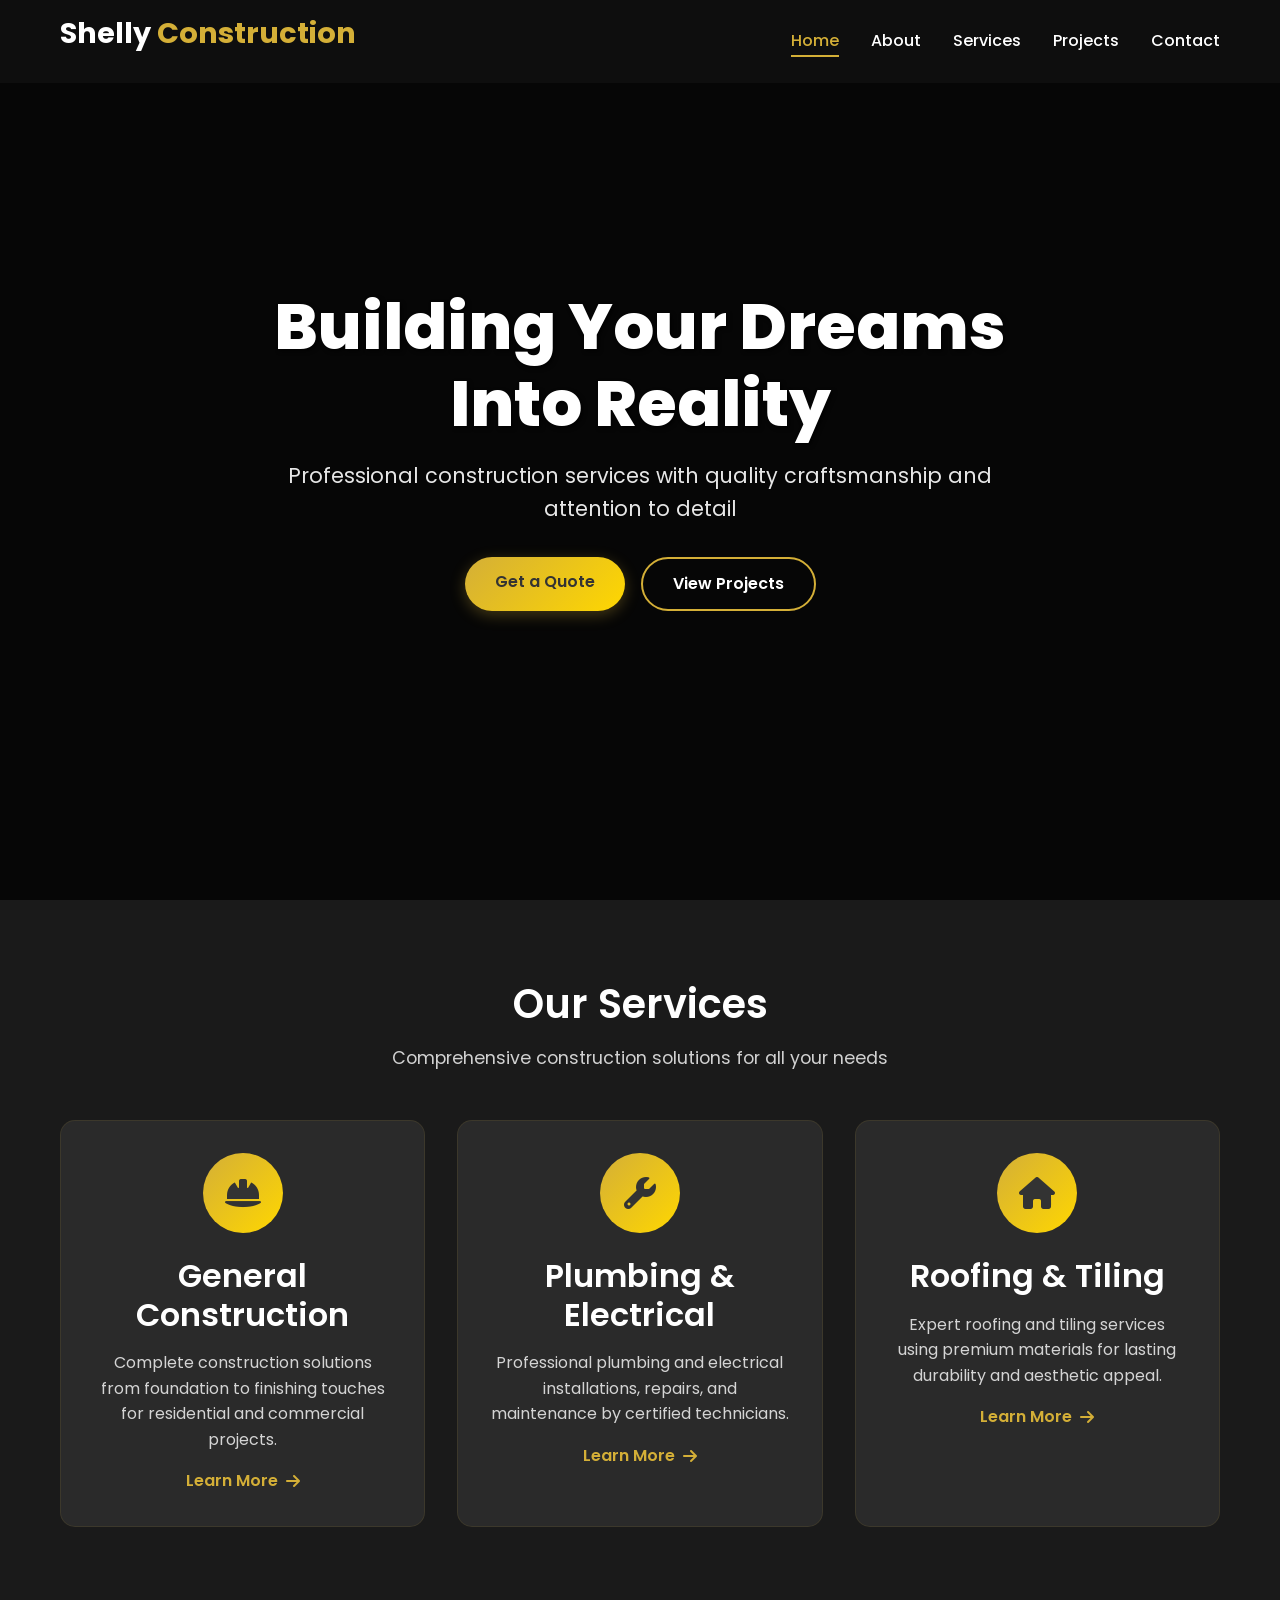
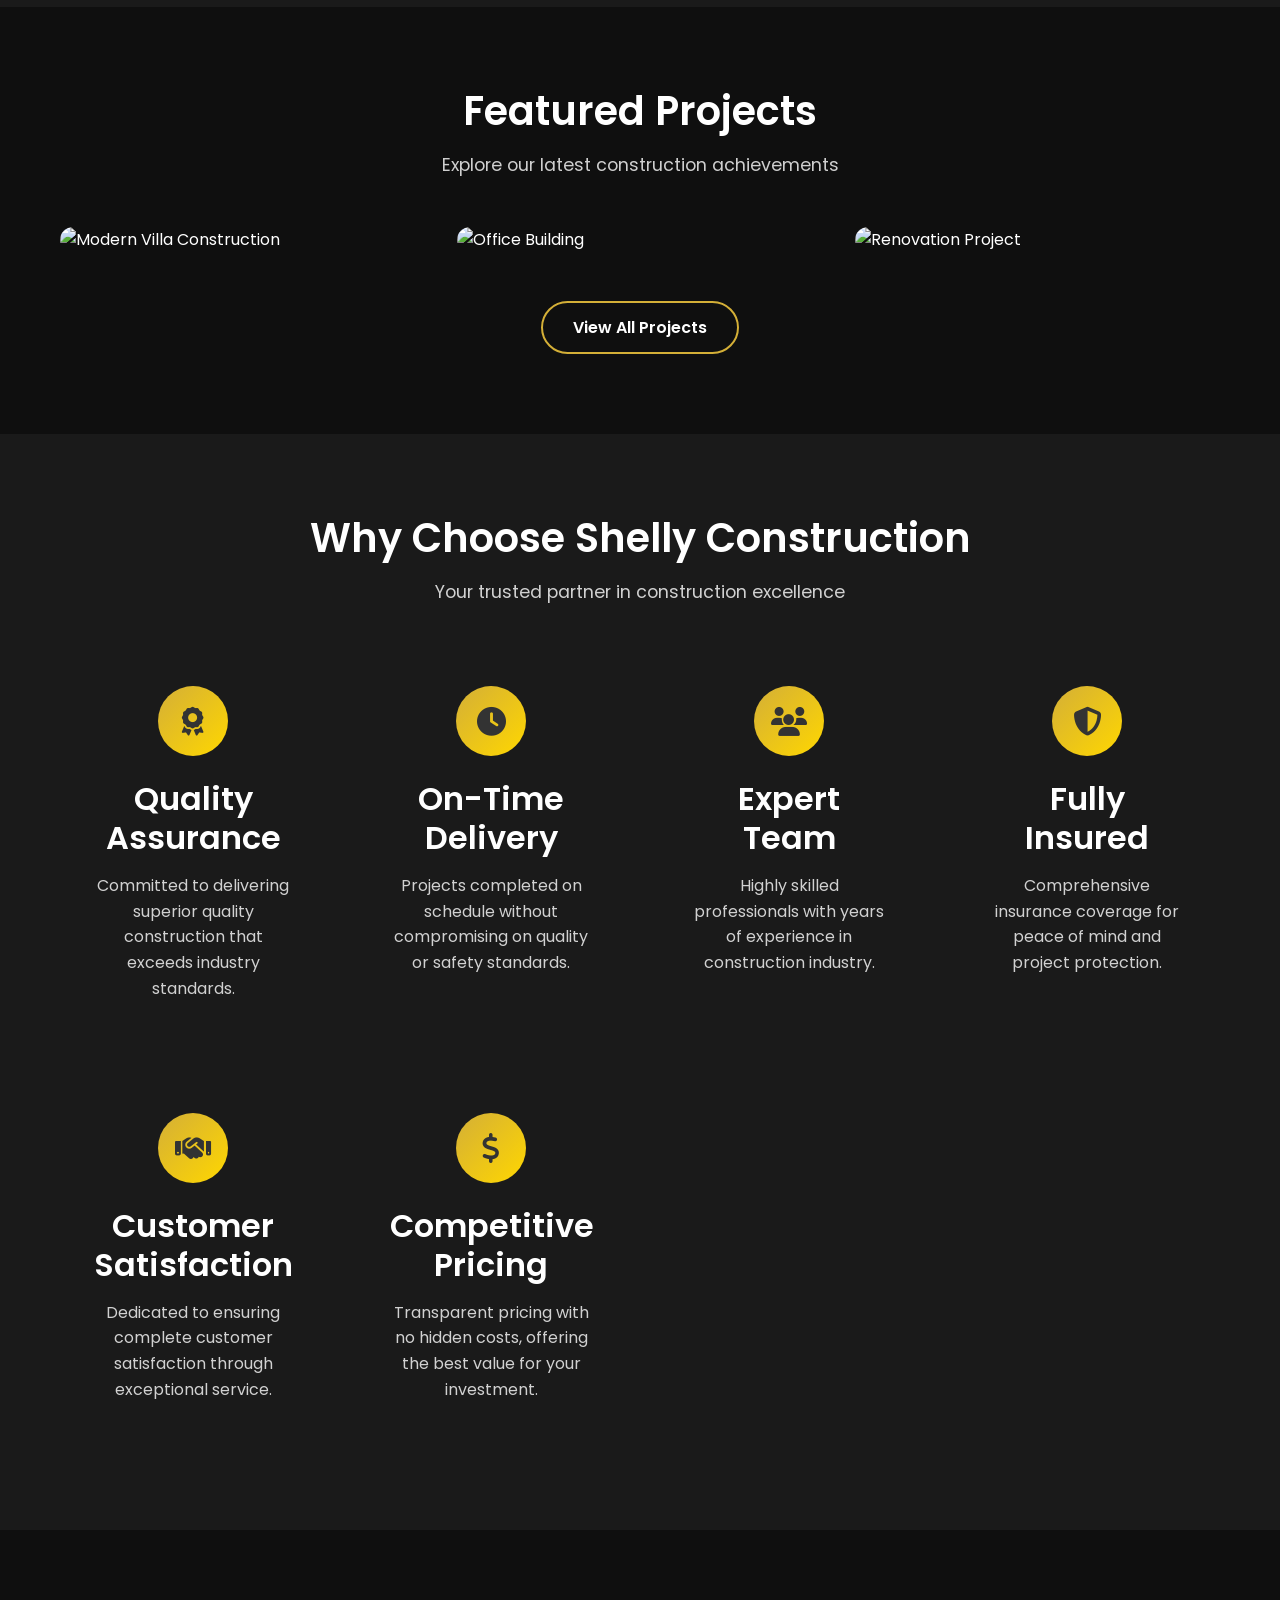
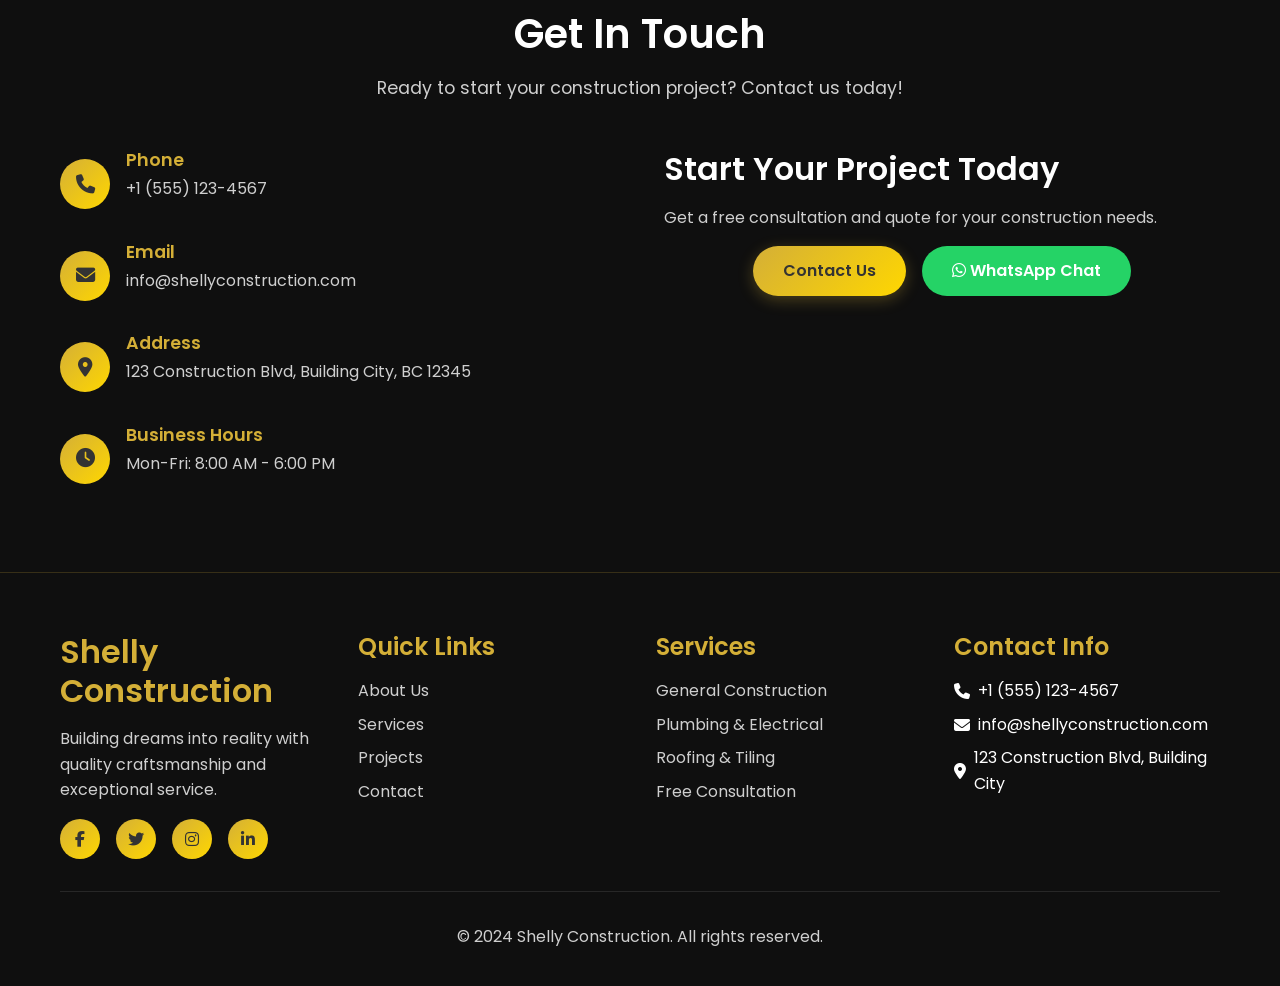
==== index.html @ 9eaf239a "Add files via upload" ====
<!DOCTYPE html>
<html lang="en">
<head>
    <meta charset="UTF-8">
    <meta name="viewport" content="width=device-width, initial-scale=1.0">
    <title>Shelly Construction - Building Your Dreams Into Reality</title>
    <meta name="description" content="Professional construction company offering general construction, plumbing, electrical, roofing, and tiling services.">
    
    <!-- Fonts -->
    <link rel="preconnect" href="https://fonts.googleapis.com">
    <link rel="preconnect" href="https://fonts.gstatic.com" crossorigin>
    <link href="https://fonts.googleapis.com/css2?family=Poppins:wght@300;400;500;600;700;800&display=swap" rel="stylesheet">
    <link rel="stylesheet" href="https://cdnjs.cloudflare.com/ajax/libs/font-awesome/6.4.0/css/all.min.css">
    
    <!-- CSS -->
    <link rel="stylesheet" href="assets/css/style.css">
</head>
<body>
    <!-- Navigation -->
    <nav class="navbar">
        <div class="nav-container">
            <div class="nav-logo">
                <h2>Shelly <span>Construction</span></h2>
            </div>
            <ul class="nav-menu">
                <li class="nav-item">
                    <a href="index.html" class="nav-link active">Home</a>
                </li>
                <li class="nav-item">
                    <a href="about.html" class="nav-link">About</a>
                </li>
                <li class="nav-item">
                    <a href="services.html" class="nav-link">Services</a>
                </li>
                <li class="nav-item">
                    <a href="projects.html" class="nav-link">Projects</a>
                </li>
                <li class="nav-item">
                    <a href="contact.html" class="nav-link">Contact</a>
                </li>
            </ul>
            <div class="hamburger">
                <span class="bar"></span>
                <span class="bar"></span>
                <span class="bar"></span>
            </div>
        </div>
    </nav>

    <!-- Hero Section -->
    <section class="hero">
        <div class="hero-overlay"></div>
        <div class="hero-content">
            <h1 class="hero-title">Building Your Dreams Into Reality</h1>
            <p class="hero-subtitle">Professional construction services with quality craftsmanship and attention to detail</p>
            <div class="hero-buttons">
                <a href="contact.html" class="btn btn-primary">Get a Quote</a>
                <a href="projects.html" class="btn btn-secondary">View Projects</a>
            </div>
        </div>
    </section>

    <!-- Services Section -->
    <section class="services" id="services">
        <div class="container">
            <div class="section-header">
                <h2>Our Services</h2>
                <p>Comprehensive construction solutions for all your needs</p>
            </div>
            <div class="services-grid">
                <div class="service-card">
                    <div class="service-icon">
                        <i class="fas fa-hard-hat"></i>
                    </div>
                    <h3>General Construction</h3>
                    <p>Complete construction solutions from foundation to finishing touches for residential and commercial projects.</p>
                    <a href="services.html" class="service-link">Learn More <i class="fas fa-arrow-right"></i></a>
                </div>
                <div class="service-card">
                    <div class="service-icon">
                        <i class="fas fa-wrench"></i>
                    </div>
                    <h3>Plumbing & Electrical</h3>
                    <p>Professional plumbing and electrical installations, repairs, and maintenance by certified technicians.</p>
                    <a href="services.html" class="service-link">Learn More <i class="fas fa-arrow-right"></i></a>
                </div>
                <div class="service-card">
                    <div class="service-icon">
                        <i class="fas fa-home"></i>
                    </div>
                    <h3>Roofing & Tiling</h3>
                    <p>Expert roofing and tiling services using premium materials for lasting durability and aesthetic appeal.</p>
                    <a href="services.html" class="service-link">Learn More <i class="fas fa-arrow-right"></i></a>
                </div>
            </div>
        </div>
    </section>

    <!-- Featured Projects -->
    <section class="featured-projects">
        <div class="container">
            <div class="section-header">
                <h2>Featured Projects</h2>
                <p>Explore our latest construction achievements</p>
            </div>
            <div class="projects-grid">
                <div class="project-card">
                    <div class="project-image">
                        <img src="https://images.unsplash.com/photo-1560448204-e02f11c3d0e7?ixlib=rb-4.0.3&ixid=M3wxMjA3fDB8MHxwaG90by1wYWdlfHx8fGVufDB8fHx8fA%3D%3D&auto=format&fit=crop&w=1170&q=80" alt="Modern Villa Construction">
                        <div class="project-overlay">
                            <h3>Modern Villa</h3>
                            <p>Luxury residential construction</p>
                        </div>
                    </div>
                </div>
                <div class="project-card">
                    <div class="project-image">
                        <img src="https://images.unsplash.com/photo-1486406146926-c627a92ad1ab?ixlib=rb-4.0.3&ixid=M3wxMjA3fDB8MHxwaG90by1wYWdlfHx8fGVufDB8fHx8fA%3D%3D&auto=format&fit=crop&w=1170&q=80" alt="Office Building">
                        <div class="project-overlay">
                            <h3>Office Complex</h3>
                            <p>Commercial construction project</p>
                        </div>
                    </div>
                </div>
                <div class="project-card">
                    <div class="project-image">
                        <img src="https://images.unsplash.com/photo-1512917774080-9991f1c4c750?ixlib=rb-4.0.3&ixid=M3wxMjA3fDB8MHxwaG90by1wYWdlfHx8fGVufDB8fHx8fA%3D%3D&auto=format&fit=crop&w=1170&q=80" alt="Renovation Project">
                        <div class="project-overlay">
                            <h3>Home Renovation</h3>
                            <p>Complete remodeling services</p>
                        </div>
                    </div>
                </div>
            </div>
            <div class="text-center">
                <a href="projects.html" class="btn btn-secondary">View All Projects</a>
            </div>
        </div>
    </section>

    <!-- Why Choose Us -->
    <section class="why-choose-us">
        <div class="container">
            <div class="section-header">
                <h2>Why Choose Shelly Construction</h2>
                <p>Your trusted partner in construction excellence</p>
            </div>
            <div class="features-grid">
                <div class="feature-item">
                    <div class="feature-icon">
                        <i class="fas fa-award"></i>
                    </div>
                    <h3>Quality Assurance</h3>
                    <p>Committed to delivering superior quality construction that exceeds industry standards.</p>
                </div>
                <div class="feature-item">
                    <div class="feature-icon">
                        <i class="fas fa-clock"></i>
                    </div>
                    <h3>On-Time Delivery</h3>
                    <p>Projects completed on schedule without compromising on quality or safety standards.</p>
                </div>
                <div class="feature-item">
                    <div class="feature-icon">
                        <i class="fas fa-users"></i>
                    </div>
                    <h3>Expert Team</h3>
                    <p>Highly skilled professionals with years of experience in construction industry.</p>
                </div>
                <div class="feature-item">
                    <div class="feature-icon">
                        <i class="fas fa-shield-alt"></i>
                    </div>
                    <h3>Fully Insured</h3>
                    <p>Comprehensive insurance coverage for peace of mind and project protection.</p>
                </div>
                <div class="feature-item">
                    <div class="feature-icon">
                        <i class="fas fa-handshake"></i>
                    </div>
                    <h3>Customer Satisfaction</h3>
                    <p>Dedicated to ensuring complete customer satisfaction through exceptional service.</p>
                </div>
                <div class="feature-item">
                    <div class="feature-icon">
                        <i class="fas fa-dollar-sign"></i>
                    </div>
                    <h3>Competitive Pricing</h3>
                    <p>Transparent pricing with no hidden costs, offering the best value for your investment.</p>
                </div>
            </div>
        </div>
    </section>

    <!-- Contact Section -->
    <section class="contact-section">
        <div class="container">
            <div class="section-header">
                <h2>Get In Touch</h2>
                <p>Ready to start your construction project? Contact us today!</p>
            </div>
            <div class="contact-content">
                <div class="contact-info">
                    <div class="contact-item">
                        <i class="fas fa-phone"></i>
                        <div>
                            <h3>Phone</h3>
                            <p>+1 (555) 123-4567</p>
                        </div>
                    </div>
                    <div class="contact-item">
                        <i class="fas fa-envelope"></i>
                        <div>
                            <h3>Email</h3>
                            <p>info@shellyconstruction.com</p>
                        </div>
                    </div>
                    <div class="contact-item">
                        <i class="fas fa-map-marker-alt"></i>
                        <div>
                            <h3>Address</h3>
                            <p>123 Construction Blvd, Building City, BC 12345</p>
                        </div>
                    </div>
                    <div class="contact-item">
                        <i class="fas fa-clock"></i>
                        <div>
                            <h3>Business Hours</h3>
                            <p>Mon-Fri: 8:00 AM - 6:00 PM</p>
                        </div>
                    </div>
                </div>
                <div class="contact-cta">
                    <h3>Start Your Project Today</h3>
                    <p>Get a free consultation and quote for your construction needs.</p>
                    <div class="cta-buttons">
                        <a href="contact.html" class="btn btn-primary">Contact Us</a>
                        <a href="https://wa.me/15551234567" target="_blank" class="btn btn-whatsapp">
                            <i class="fab fa-whatsapp"></i> WhatsApp Chat
                        </a>
                    </div>
                </div>
            </div>
        </div>
    </section>

    <!-- Footer -->
    <footer class="footer">
        <div class="container">
            <div class="footer-content">
                <div class="footer-section">
                    <h3>Shelly Construction</h3>
                    <p>Building dreams into reality with quality craftsmanship and exceptional service.</p>
                    <div class="social-links">
                        <a href="#" aria-label="Facebook"><i class="fab fa-facebook-f"></i></a>
                        <a href="#" aria-label="Twitter"><i class="fab fa-twitter"></i></a>
                        <a href="#" aria-label="Instagram"><i class="fab fa-instagram"></i></a>
                        <a href="#" aria-label="LinkedIn"><i class="fab fa-linkedin-in"></i></a>
                    </div>
                </div>
                <div class="footer-section">
                    <h4>Quick Links</h4>
                    <ul>
                        <li><a href="about.html">About Us</a></li>
                        <li><a href="services.html">Services</a></li>
                        <li><a href="projects.html">Projects</a></li>
                        <li><a href="contact.html">Contact</a></li>
                    </ul>
                </div>
                <div class="footer-section">
                    <h4>Services</h4>
                    <ul>
                        <li><a href="services.html">General Construction</a></li>
                        <li><a href="services.html">Plumbing & Electrical</a></li>
                        <li><a href="services.html">Roofing & Tiling</a></li>
                        <li><a href="contact.html">Free Consultation</a></li>
                    </ul>
                </div>
                <div class="footer-section">
                    <h4>Contact Info</h4>
                    <ul class="contact-info-list">
                        <li><i class="fas fa-phone"></i> +1 (555) 123-4567</li>
                        <li><i class="fas fa-envelope"></i> info@shellyconstruction.com</li>
                        <li><i class="fas fa-map-marker-alt"></i> 123 Construction Blvd, Building City</li>
                    </ul>
                </div>
            </div>
            <div class="footer-bottom">
                <p>&copy; 2024 Shelly Construction. All rights reserved.</p>
            </div>
        </div>
    </footer>

    <!-- JavaScript -->
    <script src="assets/js/main.js"></script>
</body>
</html>
---- assets/css/style.css ----
/* Reset and Base Styles */
* {
    margin: 0;
    padding: 0;
    box-sizing: border-box;
}

:root {
    --primary-color: #D4AF37; /* Gold */
    --secondary-color: #1a1a1a; /* Dark */
    --text-light: #ffffff;
    --text-dark: #333333;
    --bg-dark: #0f0f0f;
    --bg-medium: #1a1a1a;
    --bg-light: #2a2a2a;
    --accent: #FFD700;
    --gradient: linear-gradient(135deg, #D4AF37, #FFD700);
}

body {
    font-family: 'Poppins', sans-serif;
    line-height: 1.6;
    color: var(--text-light);
    background-color: var(--bg-dark);
    overflow-x: hidden;
}

.container {
    max-width: 1200px;
    margin: 0 auto;
    padding: 0 20px;
}

/* Typography */
h1, h2, h3, h4, h5, h6 {
    font-weight: 600;
    line-height: 1.2;
    margin-bottom: 1rem;
}

h1 { font-size: 3rem; }
h2 { font-size: 2.5rem; }
h3 { font-size: 2rem; }
h4 { font-size: 1.5rem; }

p {
    margin-bottom: 1rem;
    color: rgba(255, 255, 255, 0.8);
}

/* Navigation */
.navbar {
    position: fixed;
    top: 0;
    width: 100%;
    background: rgba(15, 15, 15, 0.95);
    backdrop-filter: blur(10px);
    z-index: 1000;
    padding: 1rem 0;
    transition: all 0.3s ease;
}

.nav-container {
    max-width: 1200px;
    margin: 0 auto;
    padding: 0 20px;
    display: flex;
    justify-content: space-between;
    align-items: center;
}

.nav-logo h2 {
    color: var(--text-light);
    font-size: 1.8rem;
    font-weight: 700;
}

.nav-logo span {
    color: var(--primary-color);
}

.nav-menu {
    display: flex;
    list-style: none;
    gap: 2rem;
}

.nav-link {
    color: var(--text-light);
    text-decoration: none;
    font-weight: 500;
    transition: color 0.3s ease;
    position: relative;
}

.nav-link:hover,
.nav-link.active {
    color: var(--primary-color);
}

.nav-link::after {
    content: '';
    position: absolute;
    bottom: -5px;
    left: 0;
    width: 0;
    height: 2px;
    background: var(--primary-color);
    transition: width 0.3s ease;
}

.nav-link:hover::after,
.nav-link.active::after {
    width: 100%;
}

.hamburger {
    display: none;
    flex-direction: column;
    cursor: pointer;
}

.bar {
    width: 25px;
    height: 3px;
    background: var(--text-light);
    margin: 3px 0;
    transition: 0.3s;
}

/* Buttons */
.btn {
    display: inline-block;
    padding: 12px 30px;
    border: none;
    border-radius: 50px;
    text-decoration: none;
    font-weight: 600;
    text-align: center;
    cursor: pointer;
    transition: all 0.3s ease;
    font-size: 1rem;
}

.btn-primary {
    background: var(--gradient);
    color: var(--text-dark);
    box-shadow: 0 4px 15px rgba(212, 175, 55, 0.3);
}

.btn-primary:hover {
    transform: translateY(-2px);
    box-shadow: 0 6px 20px rgba(212, 175, 55, 0.4);
}

.btn-secondary {
    background: transparent;
    color: var(--text-light);
    border: 2px solid var(--primary-color);
}

.btn-secondary:hover {
    background: var(--primary-color);
    color: var(--text-dark);
}

.btn-whatsapp {
    background: #25D366;
    color: white;
}

.btn-whatsapp:hover {
    background: #128C7E;
    transform: translateY(-2px);
}

.btn-outline {
    background: transparent;
    color: var(--primary-color);
    border: 2px solid var(--primary-color);
}

.btn-outline:hover {
    background: var(--primary-color);
    color: var(--text-dark);
}

/* Hero Section */
.hero {
    height: 100vh;
    background: linear-gradient(rgba(0, 0, 0, 0.6), rgba(0, 0, 0, 0.6)),
                url('https://images.unsplash.com/photo-1541888946425-d81bb19240f5?ixlib=rb-4.0.3&ixid=M3wxMjA3fDB8MHxwaG90by1wYWdlfHx8fGVufDB8fHx8fA%3D%3D&auto=format&fit=crop&w=1170&q=80') center/cover;
    display: flex;
    align-items: center;
    justify-content: center;
    text-align: center;
    position: relative;
}

.hero-content {
    max-width: 800px;
    z-index: 2;
}

.hero-title {
    font-size: 4rem;
    font-weight: 800;
    margin-bottom: 1rem;
    color: var(--text-light);
    text-shadow: 2px 2px 4px rgba(0, 0, 0, 0.8);
}

.hero-subtitle {
    font-size: 1.3rem;
    margin-bottom: 2rem;
    color: rgba(255, 255, 255, 0.9);
}

.hero-buttons {
    display: flex;
    gap: 1rem;
    justify-content: center;
    flex-wrap: wrap;
}

/* Page Header */
.page-header {
    padding: 120px 0 60px;
    text-align: center;
    background: linear-gradient(135deg, var(--bg-medium), var(--bg-light));
}

.page-header h1 {
    color: var(--text-light);
    margin-bottom: 1rem;
}

.page-header p {
    color: rgba(255, 255, 255, 0.8);
    font-size: 1.1rem;
}

/* Section Headers */
.section-header {
    text-align: center;
    margin-bottom: 3rem;
}

.section-header h2 {
    color: var(--text-light);
    font-size: 2.5rem;
    margin-bottom: 1rem;
}

.section-header p {
    color: rgba(255, 255, 255, 0.8);
    font-size: 1.1rem;
}

/* Services Section */
.services {
    padding: 80px 0;
    background: var(--bg-medium);
}

.services-grid {
    display: grid;
    grid-template-columns: repeat(auto-fit, minmax(300px, 1fr));
    gap: 2rem;
}

.service-card {
    background: var(--bg-light);
    padding: 2rem;
    border-radius: 15px;
    text-align: center;
    transition: all 0.3s ease;
    border: 1px solid rgba(212, 175, 55, 0.1);
}

.service-card:hover {
    transform: translateY(-10px);
    border-color: var(--primary-color);
    box-shadow: 0 10px 30px rgba(212, 175, 55, 0.2);
}

.service-icon {
    width: 80px;
    height: 80px;
    margin: 0 auto 1.5rem;
    background: var(--gradient);
    border-radius: 50%;
    display: flex;
    align-items: center;
    justify-content: center;
    font-size: 2rem;
    color: var(--text-dark);
}

.service-card h3 {
    color: var(--text-light);
    margin-bottom: 1rem;
}

.service-link {
    color: var(--primary-color);
    text-decoration: none;
    font-weight: 600;
    display: inline-flex;
    align-items: center;
    gap: 0.5rem;
    transition: gap 0.3s ease;
}

.service-link:hover {
    gap: 1rem;
}

/* Featured Projects */
.featured-projects {
    padding: 80px 0;
    background: var(--bg-dark);
}

.projects-grid {
    display: grid;
    grid-template-columns: repeat(auto-fit, minmax(350px, 1fr));
    gap: 2rem;
    margin-bottom: 3rem;
}

.project-card {
    border-radius: 15px;
    overflow: hidden;
    position: relative;
    height: 300px;
    cursor: pointer;
}

.project-image {
    width: 100%;
    height: 100%;
    position: relative;
}

.project-image img {
    width: 100%;
    height: 100%;
    object-fit: cover;
    transition: transform 0.3s ease;
}

.project-overlay {
    position: absolute;
    bottom: 0;
    left: 0;
    right: 0;
    background: linear-gradient(to top, rgba(0, 0, 0, 0.9), transparent);
    padding: 2rem;
    transform: translateY(100%);
    transition: transform 0.3s ease;
}

.project-card:hover .project-overlay {
    transform: translateY(0);
}

.project-card:hover .project-image img {
    transform: scale(1.1);
}

.project-overlay h3 {
    color: var(--primary-color);
    margin-bottom: 0.5rem;
}

/* Why Choose Us */
.why-choose-us {
    padding: 80px 0;
    background: var(--bg-medium);
}

.features-grid {
    display: grid;
    grid-template-columns: repeat(auto-fit, minmax(250px, 1fr));
    gap: 2rem;
}

.feature-item {
    text-align: center;
    padding: 2rem;
}

.feature-icon {
    width: 70px;
    height: 70px;
    margin: 0 auto 1.5rem;
    background: var(--gradient);
    border-radius: 50%;
    display: flex;
    align-items: center;
    justify-content: center;
    font-size: 1.8rem;
    color: var(--text-dark);
}

.feature-item h3 {
    color: var(--text-light);
    margin-bottom: 1rem;
}

/* Contact Section */
.contact-section {
    padding: 80px 0;
    background: var(--bg-dark);
}

.contact-content {
    display: grid;
    grid-template-columns: 1fr 1fr;
    gap: 3rem;
    align-items: start;
}

.contact-info {
    display: flex;
    flex-direction: column;
    gap: 1.5rem;
}

.contact-item {
    display: flex;
    align-items: center;
    gap: 1rem;
}

.contact-item i {
    width: 50px;
    height: 50px;
    background: var(--gradient);
    border-radius: 50%;
    display: flex;
    align-items: center;
    justify-content: center;
    color: var(--text-dark);
    font-size: 1.2rem;
}

.contact-item h3 {
    color: var(--primary-color);
    font-size: 1.1rem;
    margin-bottom: 0.3rem;
}

.contact-cta h3 {
    color: var(--text-light);
    margin-bottom: 1rem;
}

.cta-buttons {
    display: flex;
    gap: 1rem;
    flex-wrap: wrap;
}

/* Footer */
.footer {
    background: var(--bg-dark);
    padding: 60px 0 20px;
    border-top: 1px solid rgba(212, 175, 55, 0.2);
}

.footer-content {
    display: grid;
    grid-template-columns: repeat(auto-fit, minmax(250px, 1fr));
    gap: 2rem;
    margin-bottom: 2rem;
}

.footer-section h3,
.footer-section h4 {
    color: var(--primary-color);
    margin-bottom: 1rem;
}

.footer-section ul {
    list-style: none;
}

.footer-section ul li {
    margin-bottom: 0.5rem;
}

.footer-section a {
    color: rgba(255, 255, 255, 0.8);
    text-decoration: none;
    transition: color 0.3s ease;
}

.footer-section a:hover {
    color: var(--primary-color);
}

.social-links {
    display: flex;
    gap: 1rem;
    margin-top: 1rem;
}

.social-links a {
    width: 40px;
    height: 40px;
    background: var(--gradient);
    border-radius: 50%;
    display: flex;
    align-items: center;
    justify-content: center;
    color: var(--text-dark);
    transition: transform 0.3s ease;
}

.social-links a:hover {
    transform: translateY(-3px);
}

.contact-info-list li {
    display: flex;
    align-items: center;
    gap: 0.5rem;
}

.footer-bottom {
    text-align: center;
    padding-top: 2rem;
    border-top: 1px solid rgba(255, 255, 255, 0.1);
    color: rgba(255, 255, 255, 0.6);
}

/* About Page */
.about-content {
    padding: 80px 0;
    background: var(--bg-medium);
}

.about-grid {
    display: grid;
    grid-template-columns: 1fr 1fr;
    gap: 3rem;
    align-items: center;
}

.about-text h2 {
    color: var(--text-light);
    margin-bottom: 1.5rem;
}

.about-image img {
    width: 100%;
    border-radius: 15px;
    box-shadow: 0 10px 30px rgba(0, 0, 0, 0.3);
}

.mission-values {
    padding: 80px 0;
    background: var(--bg-dark);
}

.values-grid {
    display: grid;
    grid-template-columns: repeat(auto-fit, minmax(300px, 1fr));
    gap: 2rem;
}

.value-card {
    background: var(--bg-light);
    padding: 2rem;
    border-radius: 15px;
    text-align: center;
    border: 1px solid rgba(212, 175, 55, 0.1);
}

.value-icon {
    width: 70px;
    height: 70px;
    margin: 0 auto 1.5rem;
    background: var(--gradient);
    border-radius: 50%;
    display: flex;
    align-items: center;
    justify-content: center;
    font-size: 1.8rem;
    color: var(--text-dark);
}

.value-card h3 {
    color: var(--text-light);
    margin-bottom: 1rem;
}

.team-section {
    padding: 80px 0;
    background: var(--bg-medium);
}

.team-grid {
    display: grid;
    grid-template-columns: repeat(auto-fit, minmax(250px, 1fr));
    gap: 2rem;
}

.team-member {
    background: var(--bg-light);
    border-radius: 15px;
    overflow: hidden;
    text-align: center;
    transition: transform 0.3s ease;
}

.team-member:hover {
    transform: translateY(-5px);
}

.member-image {
    height: 250px;
    overflow: hidden;
}

.member-image img {
    width: 100%;
    height: 100%;
    object-fit: cover;
}

.team-member h3 {
    color: var(--text-light);
    margin: 1rem 0 0.5rem;
}

.position {
    color: var(--primary-color);
    font-weight: 600;
    margin-bottom: 1rem;
}

.stats-section {
    padding: 80px 0;
    background: var(--bg-dark);
}

.stats-grid {
    display: grid;
    grid-template-columns: repeat(auto-fit, minmax(200px, 1fr));
    gap: 2rem;
    text-align: center;
}

.stat-number {
    color: var(--primary-color);
    font-size: 3rem;
    font-weight: 800;
    margin-bottom: 0.5rem;
}

.stat-label {
    color: rgba(255, 255, 255, 0.8);
    font-size: 1.1rem;
}

/* Services Page */
.services-overview {
    padding: 60px 0;
    background: var(--bg-dark);
}

.intro-text {
    text-align: center;
    max-width: 800px;
    margin: 0 auto;
}

.intro-text h2 {
    color: var(--text-light);
    margin-bottom: 1.5rem;
}

.detailed-services {
    padding: 80px 0;
    background: var(--bg-medium);
}

.service-detail {
    margin-bottom: 4rem;
}

.service-detail-content {
    display: grid;
    grid-template-columns: 1fr 1fr;
    gap: 3rem;
    align-items: center;
}

.service-detail.reverse .service-detail-content {
    grid-template-columns: 1fr 1fr;
}

.service-detail.reverse .service-detail-text {
    order: 2;
}

.service-detail.reverse .service-detail-image {
    order: 1;
}

.service-detail-text h3 {
    color: var(--text-light);
    margin-bottom: 1rem;
}

.service-features {
    list-style: none;
    margin: 1.5rem 0;
}

.service-features li {
    display: flex;
    align-items: center;
    gap: 0.5rem;
    margin-bottom: 0.8rem;
    color: rgba(255, 255, 255, 0.8);
}

.service-features i {
    color: var(--primary-color);
}

.service-detail-image img {
    width: 100%;
    border-radius: 15px;
    box-shadow: 0 10px 30px rgba(0, 0, 0, 0.3);
}

.process-section {
    padding: 80px 0;
    background: var(--bg-dark);
}

.process-grid {
    display: grid;
    grid-template-columns: repeat(auto-fit, minmax(300px, 1fr));
    gap: 2rem;
}

.process-step {
    text-align: center;
    position: relative;
}

.step-number {
    width: 60px;
    height: 60px;
    margin: 0 auto 1.5rem;
    background: var(--gradient);
    border-radius: 50%;
    display: flex;
    align-items: center;
    justify-content: center;
    font-size: 1.5rem;
    font-weight: 700;
    color: var(--text-dark);
}

.process-step h3 {
    color: var(--text-light);
    margin-bottom: 1rem;
}

.why-choose-services {
    padding: 80px 0;
    background: var(--bg-medium);
}

.benefits-grid {
    display: grid;
    grid-template-columns: repeat(auto-fit, minmax(250px, 1fr));
    gap: 2rem;
}

.benefit-item {
    text-align: center;
    padding: 2rem;
}

.benefit-item i {
    font-size: 3rem;
    color: var(--primary-color);
    margin-bottom: 1rem;
}

.benefit-item h3 {
    color: var(--text-light);
    margin-bottom: 1rem;
}

/* Projects Page */
.filter-section {
    padding: 40px 0;
    background: var(--bg-dark);
}

.filter-buttons {
    display: flex;
    justify-content: center;
    gap: 1rem;
    flex-wrap: wrap;
}

.filter-btn {
    padding: 10px 25px;
    background: var(--bg-light);
    border: 1px solid rgba(212, 175, 55, 0.3);
    color: var(--text-light);
    border-radius: 25px;
    cursor: pointer;
    transition: all 0.3s ease;
    font-weight: 500;
}

.filter-btn:hover,
.filter-btn.active {
    background: var(--gradient);
    color: var(--text-dark);
    border-color: transparent;
}

.projects-gallery {
    padding: 60px 0;
    background: var(--bg-medium);
}

.projects-grid {
    display: grid;
    grid-template-columns: repeat(auto-fit, minmax(350px, 1fr));
    gap: 2rem;
}

.project-item {
    border-radius: 15px;
    overflow: hidden;
    position: relative;
    height: 350px;
}

.project-card {
    width: 100%;
    height: 100%;
    position: relative;
}

.project-image {
    width: 100%;
    height: 100%;
    position: relative;
}

.project-image img {
    width: 100%;
    height: 100%;
    object-fit: cover;
    transition: transform 0.3s ease;
}

.project-overlay {
    position: absolute;
    inset: 0;
    background: linear-gradient(to top, rgba(0, 0, 0, 0.9), rgba(0, 0, 0, 0.7));
    display: flex;
    align-items: center;
    justify-content: center;
    opacity: 0;
    transition: opacity 0.3s ease;
}

.project-item:hover .project-overlay {
    opacity: 1;
}

.project-item:hover .project-image img {
    transform: scale(1.1);
}

.project-info {
    text-align: center;
    padding: 2rem;
}

.project-info h3 {
    color: var(--primary-color);
    margin-bottom: 0.5rem;
}

.project-category {
    color: var(--text-light);
    font-weight: 600;
    margin-bottom: 1rem;
}

.project-description {
    color: rgba(255, 255, 255, 0.9);
    margin-bottom: 1.5rem;
}

.view-project {
    background: var(--gradient);
    color: var(--text-dark);
    border: none;
    padding: 10px 25px;
    border-radius: 25px;
    cursor: pointer;
    font-weight: 600;
    transition: transform 0.3s ease;
}

.view-project:hover {
    transform: translateY(-2px);
}

/* Modal */
.modal {
    display: none;
    position: fixed;
    z-index: 2000;
    left: 0;
    top: 0;
    width: 100%;
    height: 100%;
    background: rgba(0, 0, 0, 0.9);
    overflow: auto;
}

.modal-content {
    background: var(--bg-medium);
    margin: 5% auto;
    padding: 0;
    border-radius: 15px;
    width: 90%;
    max-width: 900px;
    position: relative;
}

.close-modal {
    position: absolute;
    right: 20px;
    top: 20px;
    color: var(--text-light);
    font-size: 2rem;
    font-weight: bold;
    cursor: pointer;
    z-index: 1;
}

.modal-body {
    display: grid;
    grid-template-columns: 1fr 1fr;
    gap: 2rem;
}

.modal-image img {
    width: 100%;
    height: 400px;
    object-fit: cover;
    border-radius: 15px 0 0 15px;
}

.modal-info {
    padding: 2rem;
}

.modal-info h2 {
    color: var(--primary-color);
    margin-bottom: 1rem;
}

.project-details {
    margin: 1.5rem 0;
}

.detail-item {
    display: flex;
    justify-content: space-between;
    margin-bottom: 1rem;
    padding-bottom: 1rem;
    border-bottom: 1px solid rgba(255, 255, 255, 0.1);
}

.modal-actions {
    display: flex;
    gap: 1rem;
    margin-top: 2rem;
}

/* Contact Page */
.contact-main {
    padding: 80px 0;
    background: var(--bg-medium);
}

.contact-grid {
    display: grid;
    grid-template-columns: 1fr 1fr;
    gap: 3rem;
}

.contact-form-section h2,
.contact-info-section h2 {
    color: var(--text-light);
    margin-bottom: 1rem;
}

.contact-form {
    background: var(--bg-light);
    padding: 2rem;
    border-radius: 15px;
    border: 1px solid rgba(212, 175, 55, 0.1);
}

.form-group {
    margin-bottom: 1.5rem;
}

.form-group label {
    display: block;
    margin-bottom: 0.5rem;
    color: var(--text-light);
    font-weight: 500;
}

.form-group input,
.form-group select,
.form-group textarea {
    width: 100%;
    padding: 12px;
    background: var(--bg-dark);
    border: 1px solid rgba(212, 175, 55, 0.2);
    border-radius: 8px;
    color: var(--text-light);
    font-family: inherit;
    transition: border-color 0.3s ease;
}

.form-group input:focus,
.form-group select:focus,
.form-group textarea:focus {
    outline: none;
    border-color: var(--primary-color);
}

.checkbox-group {
    display: flex;
    align-items: center;
    gap: 0.5rem;
}

.checkbox-group input[type="checkbox"] {
    width: auto;
}

.form-message {
    margin-top: 1rem;
    padding: 1rem;
    border-radius: 8px;
    display: none;
}

.form-message.success {
    background: rgba(76, 175, 80, 0.2);
    border: 1px solid #4CAF50;
    color: #4CAF50;
}

.form-message.error {
    background: rgba(244, 67, 54, 0.2);
    border: 1px solid #f44336;
    color: #f44336;
}

.contact-methods {
    display: flex;
    flex-direction: column;
    gap: 1.5rem;
    margin: 2rem 0;
}

.contact-method {
    display: flex;
    align-items: center;
    gap: 1rem;
    padding: 1.5rem;
    background: var(--bg-light);
    border-radius: 10px;
    border: 1px solid rgba(212, 175, 55, 0.1);
}

.contact-icon {
    width: 50px;
    height: 50px;
    background: var(--gradient);
    border-radius: 50%;
    display: flex;
    align-items: center;
    justify-content: center;
    color: var(--text-dark);
    font-size: 1.2rem;
}

.contact-details h3 {
    color: var(--primary-color);
    margin-bottom: 0.3rem;
}

.contact-details a {
    color: var(--text-light);
    text-decoration: none;
}

.contact-details a:hover {
    color: var(--primary-color);
}

.quick-actions {
    margin-top: 2rem;
}

.quick-actions h3 {
    color: var(--text-light);
    margin-bottom: 1rem;
}

.action-buttons {
    display: flex;
    gap: 1rem;
    flex-wrap: wrap;
}

.map-section {
    padding: 60px 0;
    background: var(--bg-dark);
}

.map-section .container {
    text-align: center;
    margin-bottom: 2rem;
}

.map-section h2 {
    color: var(--text-light);
    margin-bottom: 1rem;
}

.map-container {
    height: 450px;
    border-radius: 15px;
    overflow: hidden;
}

.faq-section {
    padding: 80px 0;
    background: var(--bg-medium);
}

.faq-grid {
    display: grid;
    grid-template-columns: repeat(auto-fit, minmax(500px, 1fr));
    gap: 1.5rem;
}

.faq-item {
    background: var(--bg-light);
    border-radius: 10px;
    border: 1px solid rgba(212, 175, 55, 0.1);
    overflow: hidden;
}

.faq-question {
    padding: 1.5rem;
    cursor: pointer;
    display: flex;
    justify-content: space-between;
    align-items: center;
    transition: background 0.3s ease;
}

.faq-question:hover {
    background: rgba(212, 175, 55, 0.1);
}

.faq-question h3 {
    color: var(--text-light);
    margin: 0;
}

.faq-question i {
    color: var(--primary-color);
    transition: transform 0.3s ease;
}

.faq-item.active .faq-question i {
    transform: rotate(180deg);
}

.faq-answer {
    padding: 0 1.5rem;
    max-height: 0;
    overflow: hidden;
    transition: all 0.3s ease;
}

.faq-item.active .faq-answer {
    padding: 1.5rem;
    max-height: 200px;
}

/* CTA Section */
.cta-section {
    padding: 80px 0;
    background: linear-gradient(135deg, var(--bg-medium), var(--bg-light));
    text-align: center;
}

.cta-content h2 {
    color: var(--text-light);
    margin-bottom: 1rem;
}

.cta-content p {
    color: rgba(255, 255, 255, 0.8);
    margin-bottom: 2rem;
    font-size: 1.1rem;
}

.cta-buttons {
    display: flex;
    gap: 1rem;
    justify-content: center;
    flex-wrap: wrap;
}

/* Utility Classes */
.text-center {
    text-align: center;
}

.hidden {
    display: none !important;
}

/* Responsive Design */
@media (max-width: 768px) {
    .hamburger {
        display: flex;
    }
    
    .nav-menu {
        position: fixed;
        left: -100%;
        top: 70px;
        flex-direction: column;
        background-color: var(--bg-dark);
        width: 100%;
        text-align: center;
        transition: 0.3s;
        padding: 2rem 0;
    }
    
    .nav-menu.active {
        left: 0;
    }
    
    .hero-title {
        font-size: 2.5rem;
    }
    
    .hero-subtitle {
        font-size: 1.1rem;
    }
    
    .hero-buttons {
        flex-direction: column;
        align-items: center;
    }
    
    .about-grid,
    .service-detail-content,
    .contact-content,
    .contact-grid,
    .modal-body {
        grid-template-columns: 1fr;
    }
    
    .service-detail.reverse .service-detail-text,
    .service-detail.reverse .service-detail-image {
        order: initial;
    }
    
    .modal-image img {
        border-radius: 15px 15px 0 0;
    }
    
    .faq-grid {
        grid-template-columns: 1fr;
    }
    
    .projects-grid,
    .services-grid {
        grid-template-columns: 1fr;
    }
    
    .cta-buttons,
    .hero-buttons {
        flex-direction: column;
        align-items: center;
    }
    
    .btn {
        width: 100%;
        max-width: 300px;
    }
}

@media (max-width: 480px) {
    .container {
        padding: 0 15px;
    }
    
    h1 { font-size: 2rem; }
    h2 { font-size: 1.8rem; }
    h3 { font-size: 1.5rem; }
    
    .hero-title {
        font-size: 2rem;
    }
    
    .page-header {
        padding: 100px 0 40px;
    }
    
    .section-header {
        margin-bottom: 2rem;
    }
    
    .services,
    .featured-projects,
    .why-choose-us,
    .contact-section,
    .about-content,
    .mission-values,
    .team-section,
    .stats-section,
    .services-overview,
    .detailed-services,
    .process-section,
    .why-choose-services,
    .projects-gallery,
    .contact-main,
    .map-section,
    .faq-section,
    .cta-section {
        padding: 60px 0;
    }
}

/* Animations */
@keyframes fadeInUp {
    from {
        opacity: 0;
        transform: translateY(30px);
    }
    to {
        opacity: 1;
        transform: translateY(0);
    }
}

.fade-in-up {
    animation: fadeInUp 0.6s ease-out;
}

/* Scrollbar Styling */
::-webkit-scrollbar {
    width: 10px;
}

::-webkit-scrollbar-track {
    background: var(--bg-dark);
}

::-webkit-scrollbar-thumb {
    background: var(--primary-color);
    border-radius: 5px;
}

::-webkit-scrollbar-thumb:hover {
    background: var(--accent);
}
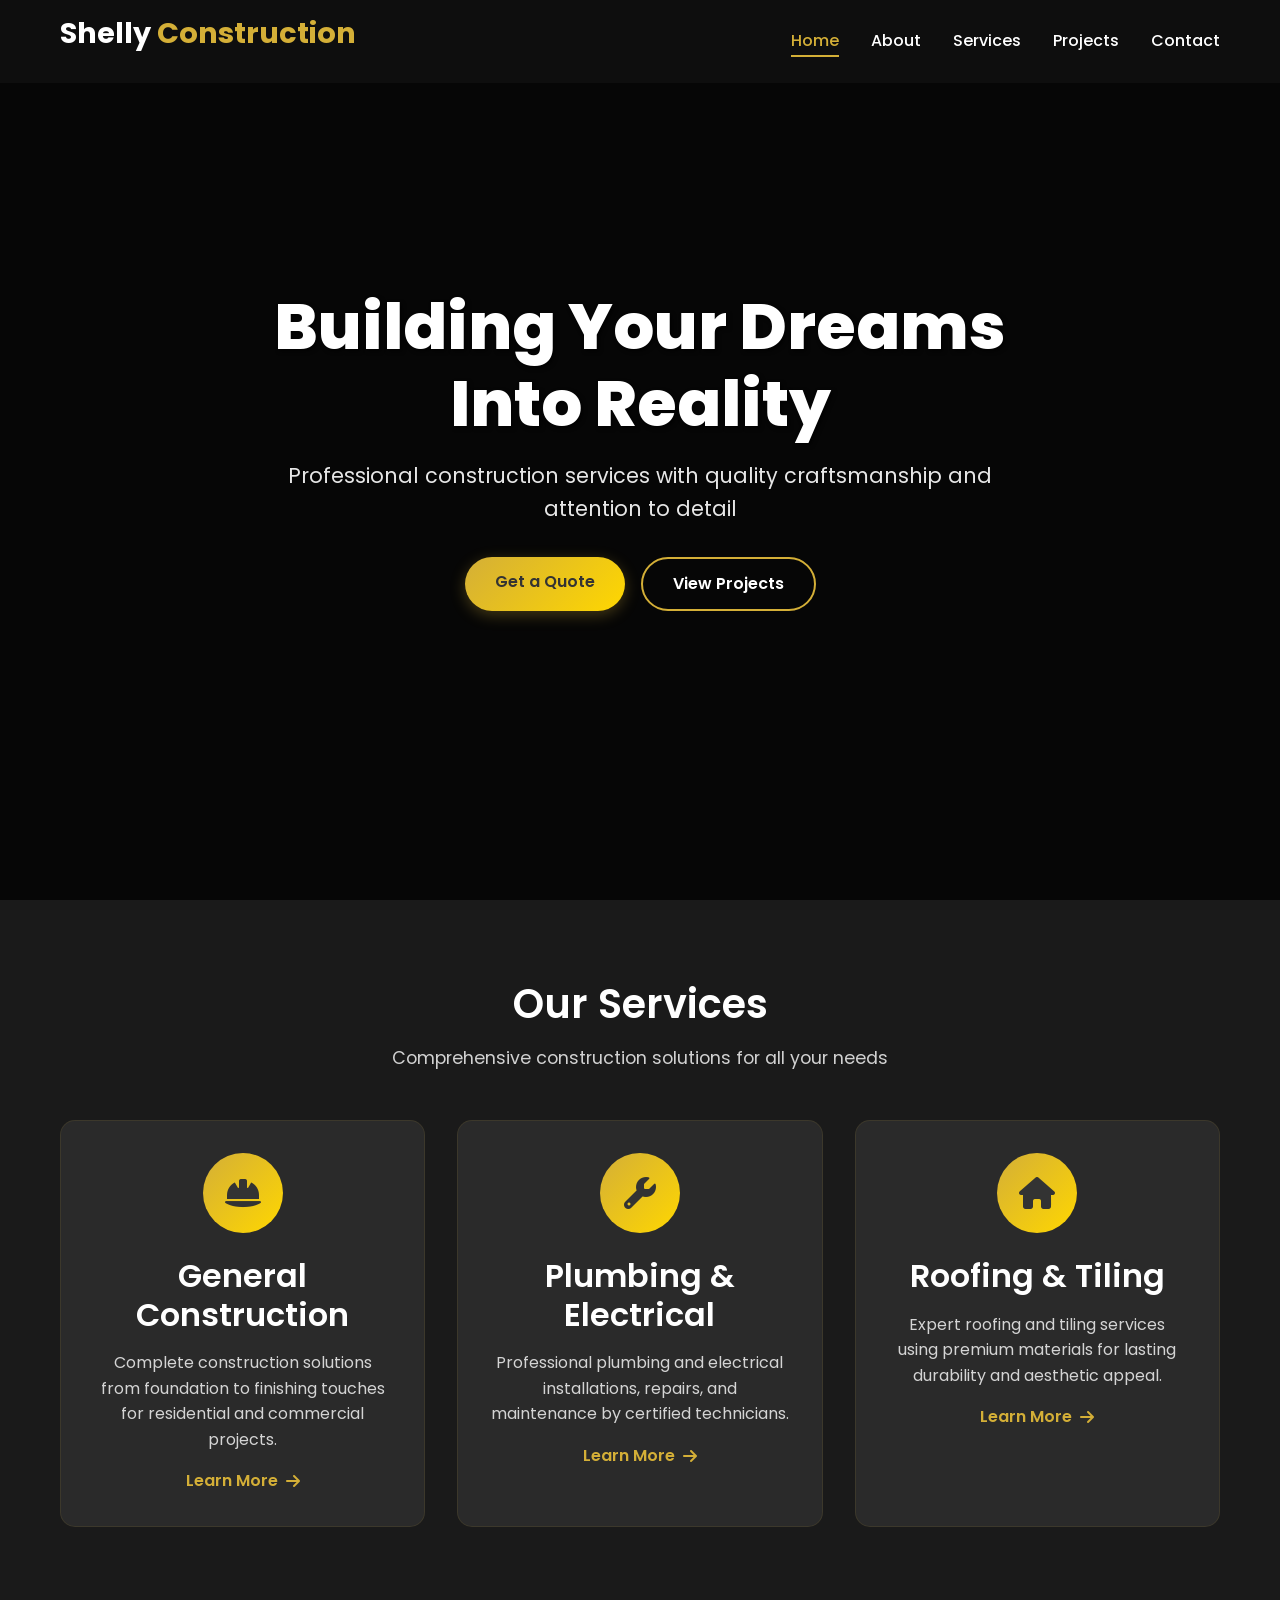
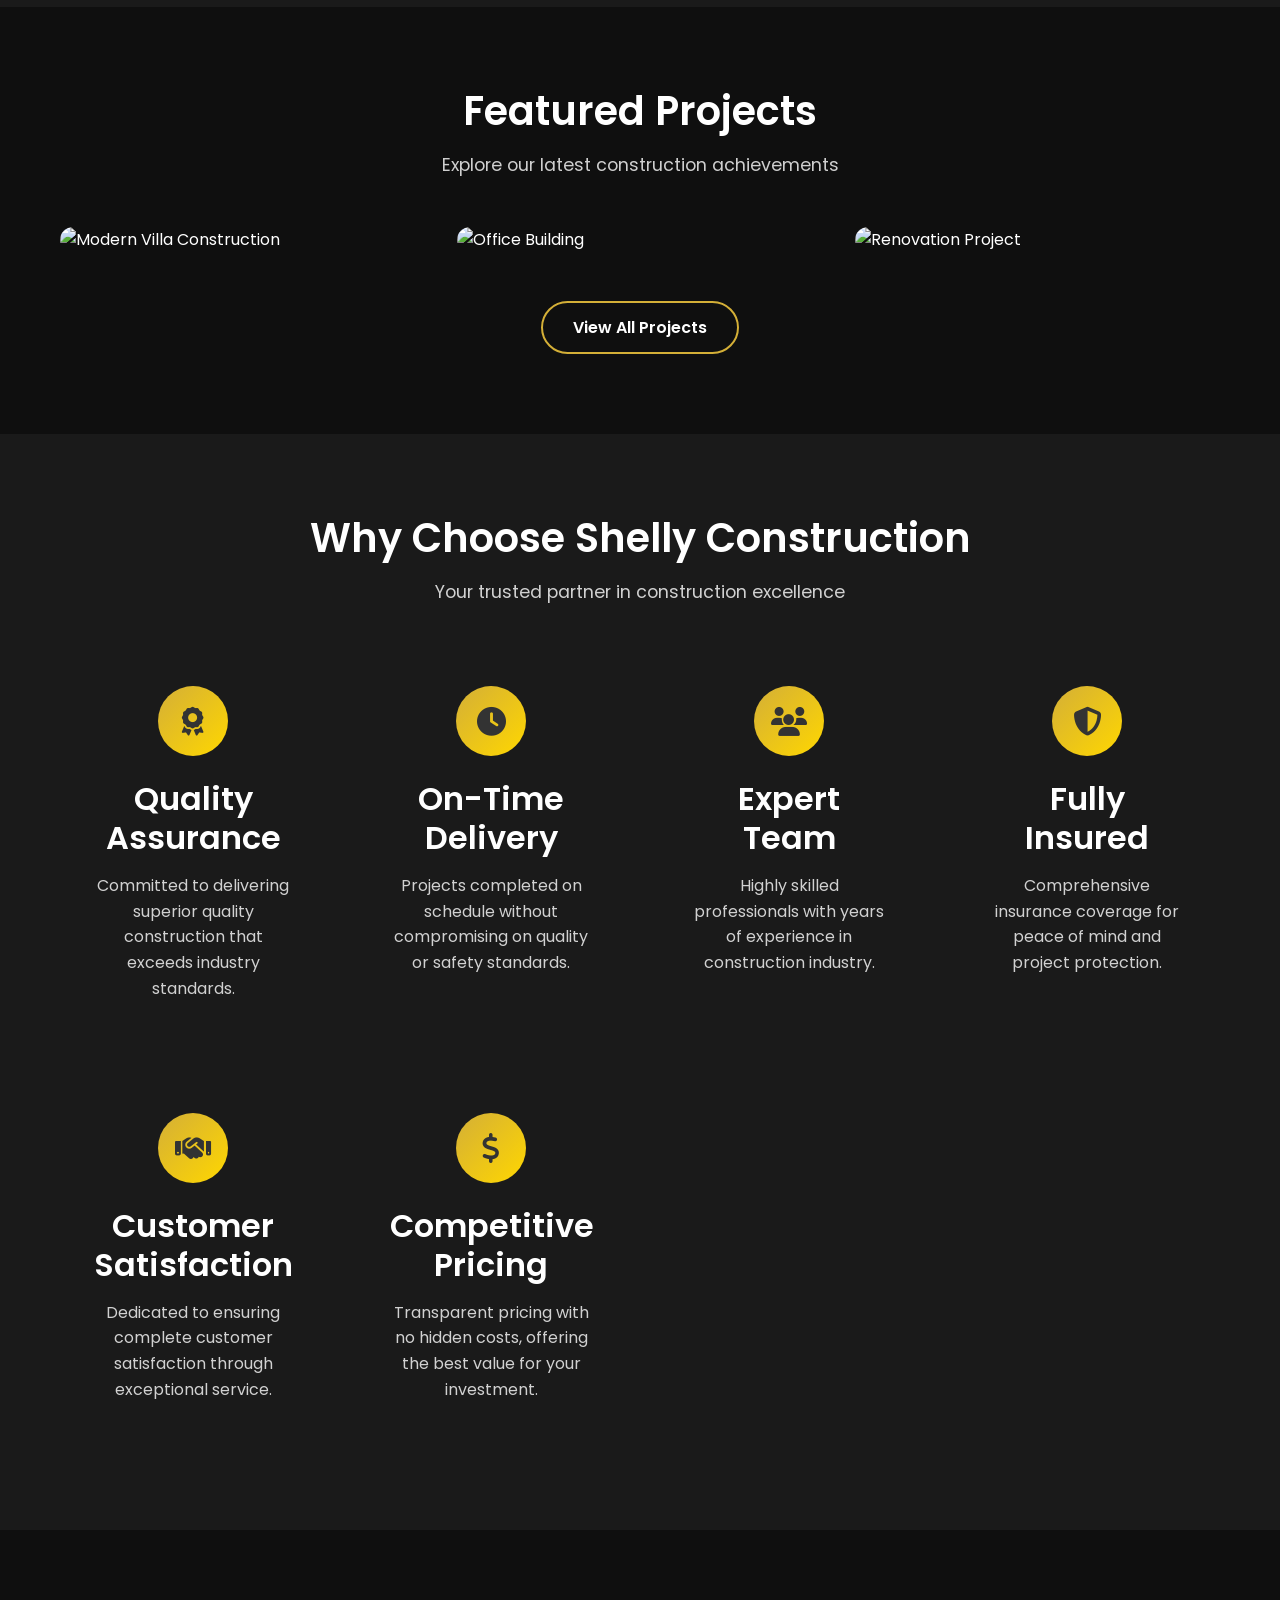
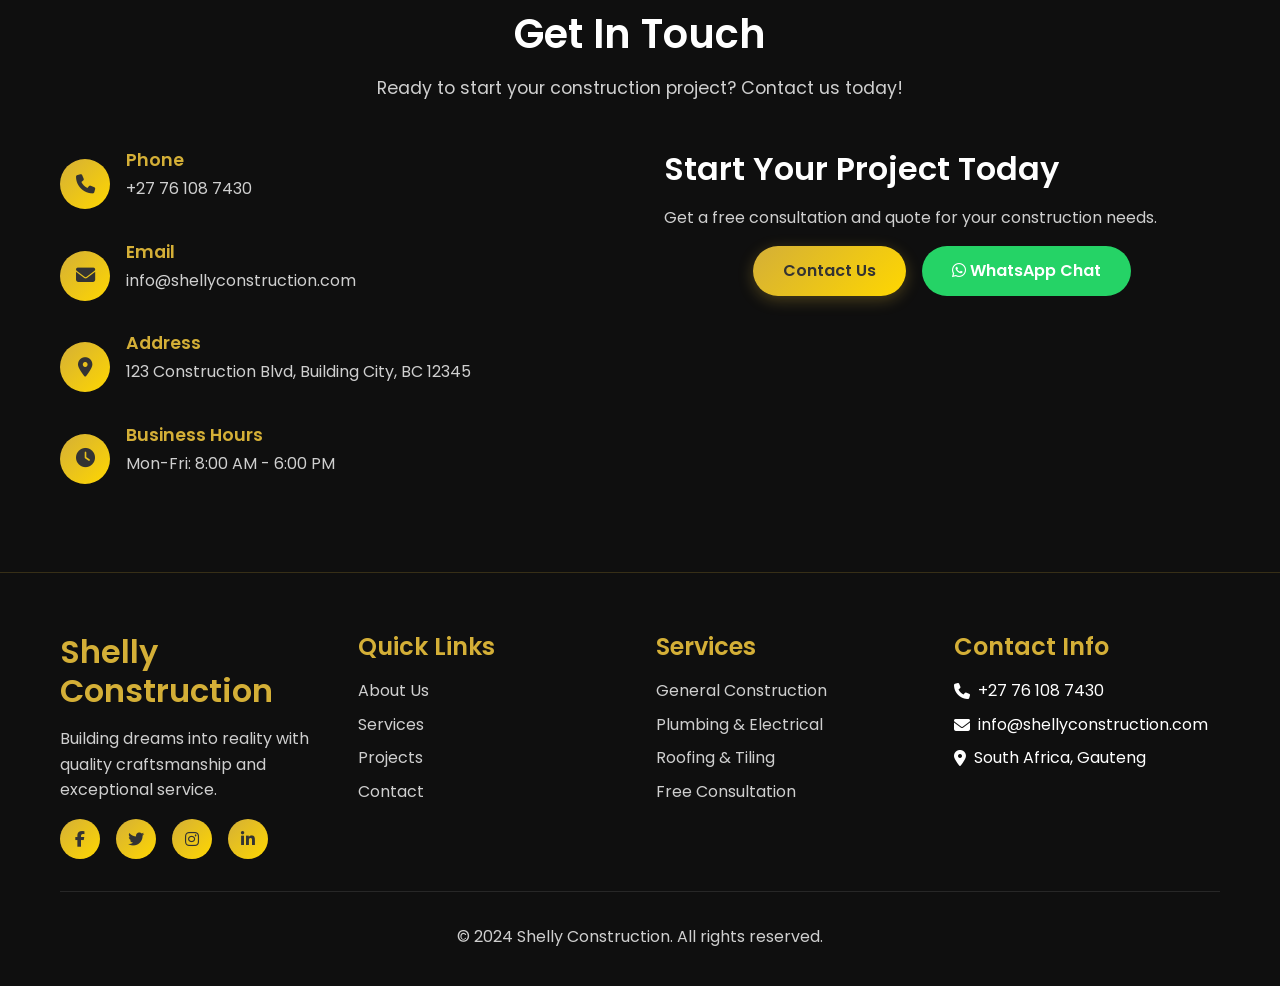
==== commit 7dc18c46: "Update index.html" ====
--- a/index.html
+++ b/index.html
@@ -205,7 +205,7 @@
                         <i class="fas fa-phone"></i>
                         <div>
                             <h3>Phone</h3>
-                            <p>+1 (555) 123-4567</p>
+                            <p>+27 76 108 7430</p>
                         </div>
                     </div>
                     <div class="contact-item">
@@ -279,9 +279,9 @@
                 <div class="footer-section">
                     <h4>Contact Info</h4>
                     <ul class="contact-info-list">
-                        <li><i class="fas fa-phone"></i> +1 (555) 123-4567</li>
+                        <li><i class="fas fa-phone"></i>+27 76 108 7430</li>
                         <li><i class="fas fa-envelope"></i> info@shellyconstruction.com</li>
-                        <li><i class="fas fa-map-marker-alt"></i> 123 Construction Blvd, Building City</li>
+                        <li><i class="fas fa-map-marker-alt"></i>  South Africa, Gauteng </li>
                     </ul>
                 </div>
             </div>
@@ -295,3 +295,4 @@
     <script src="assets/js/main.js"></script>
 </body>
 </html>
+
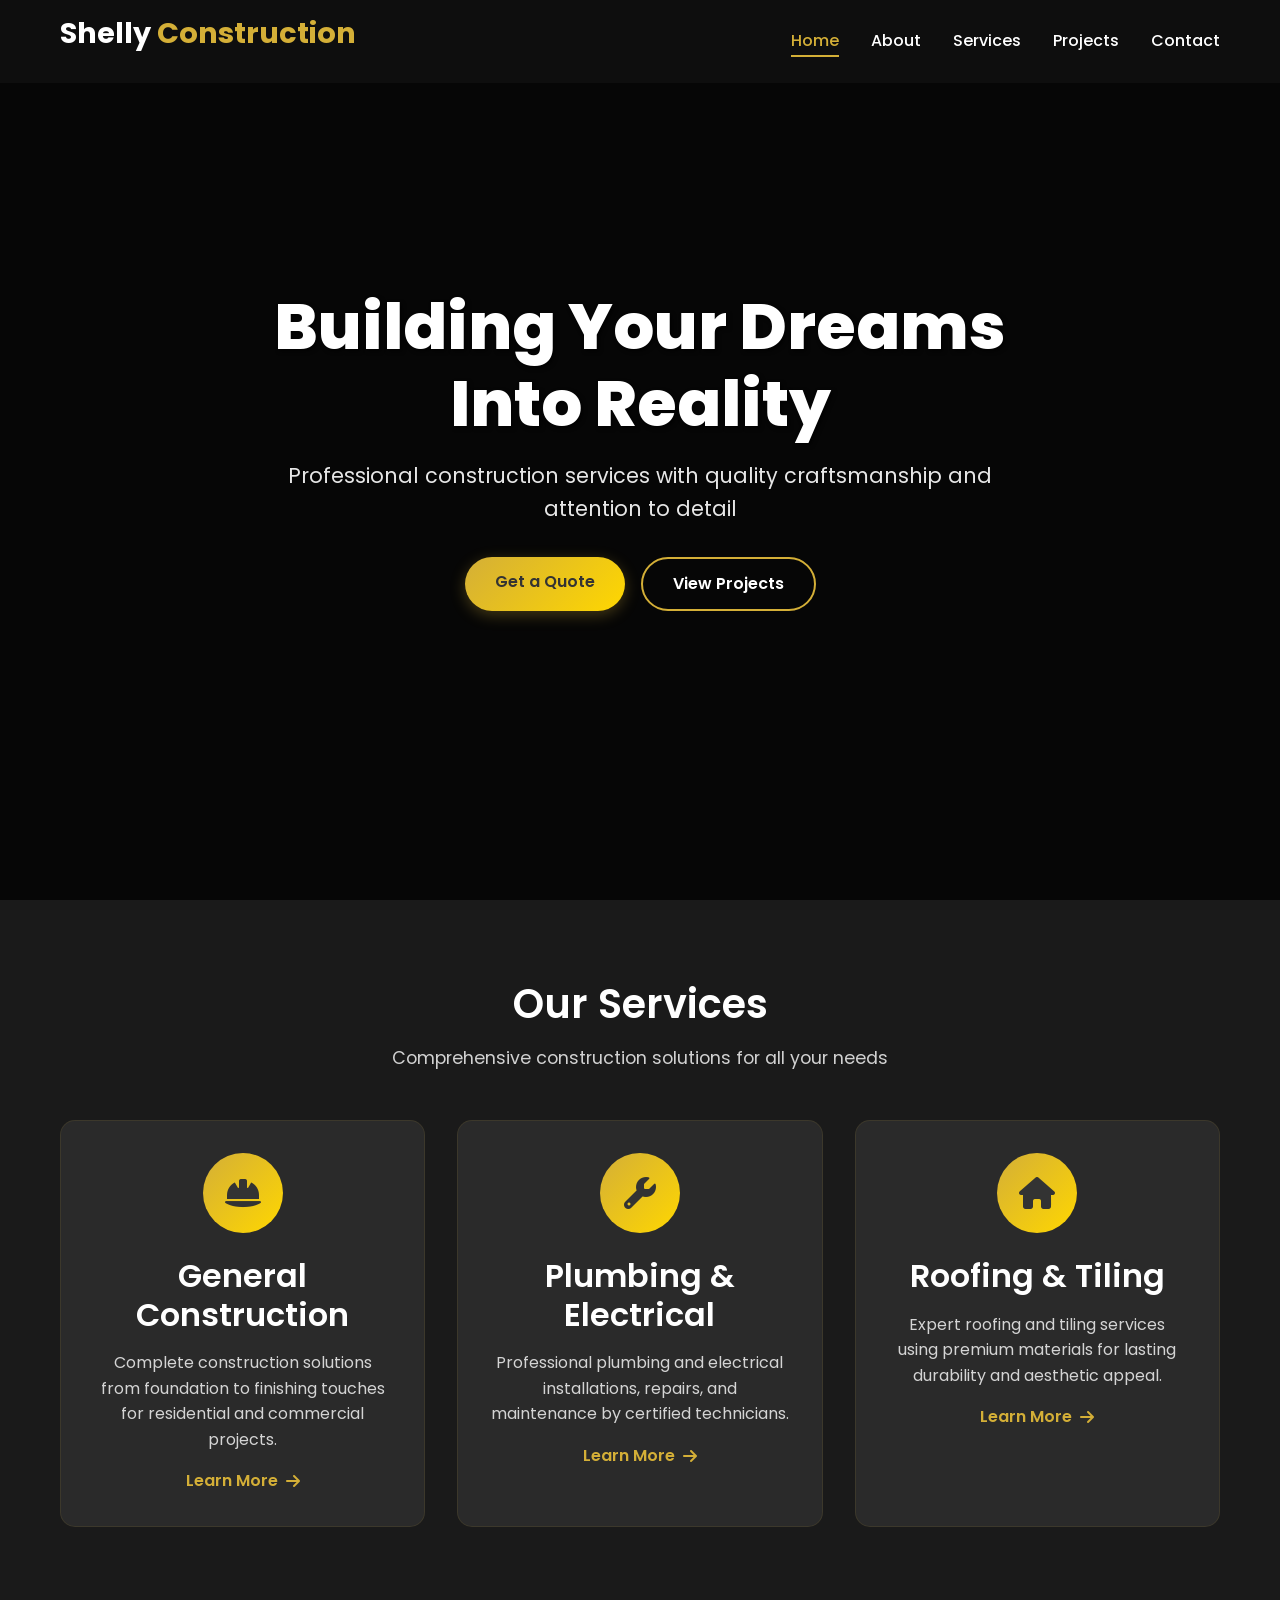
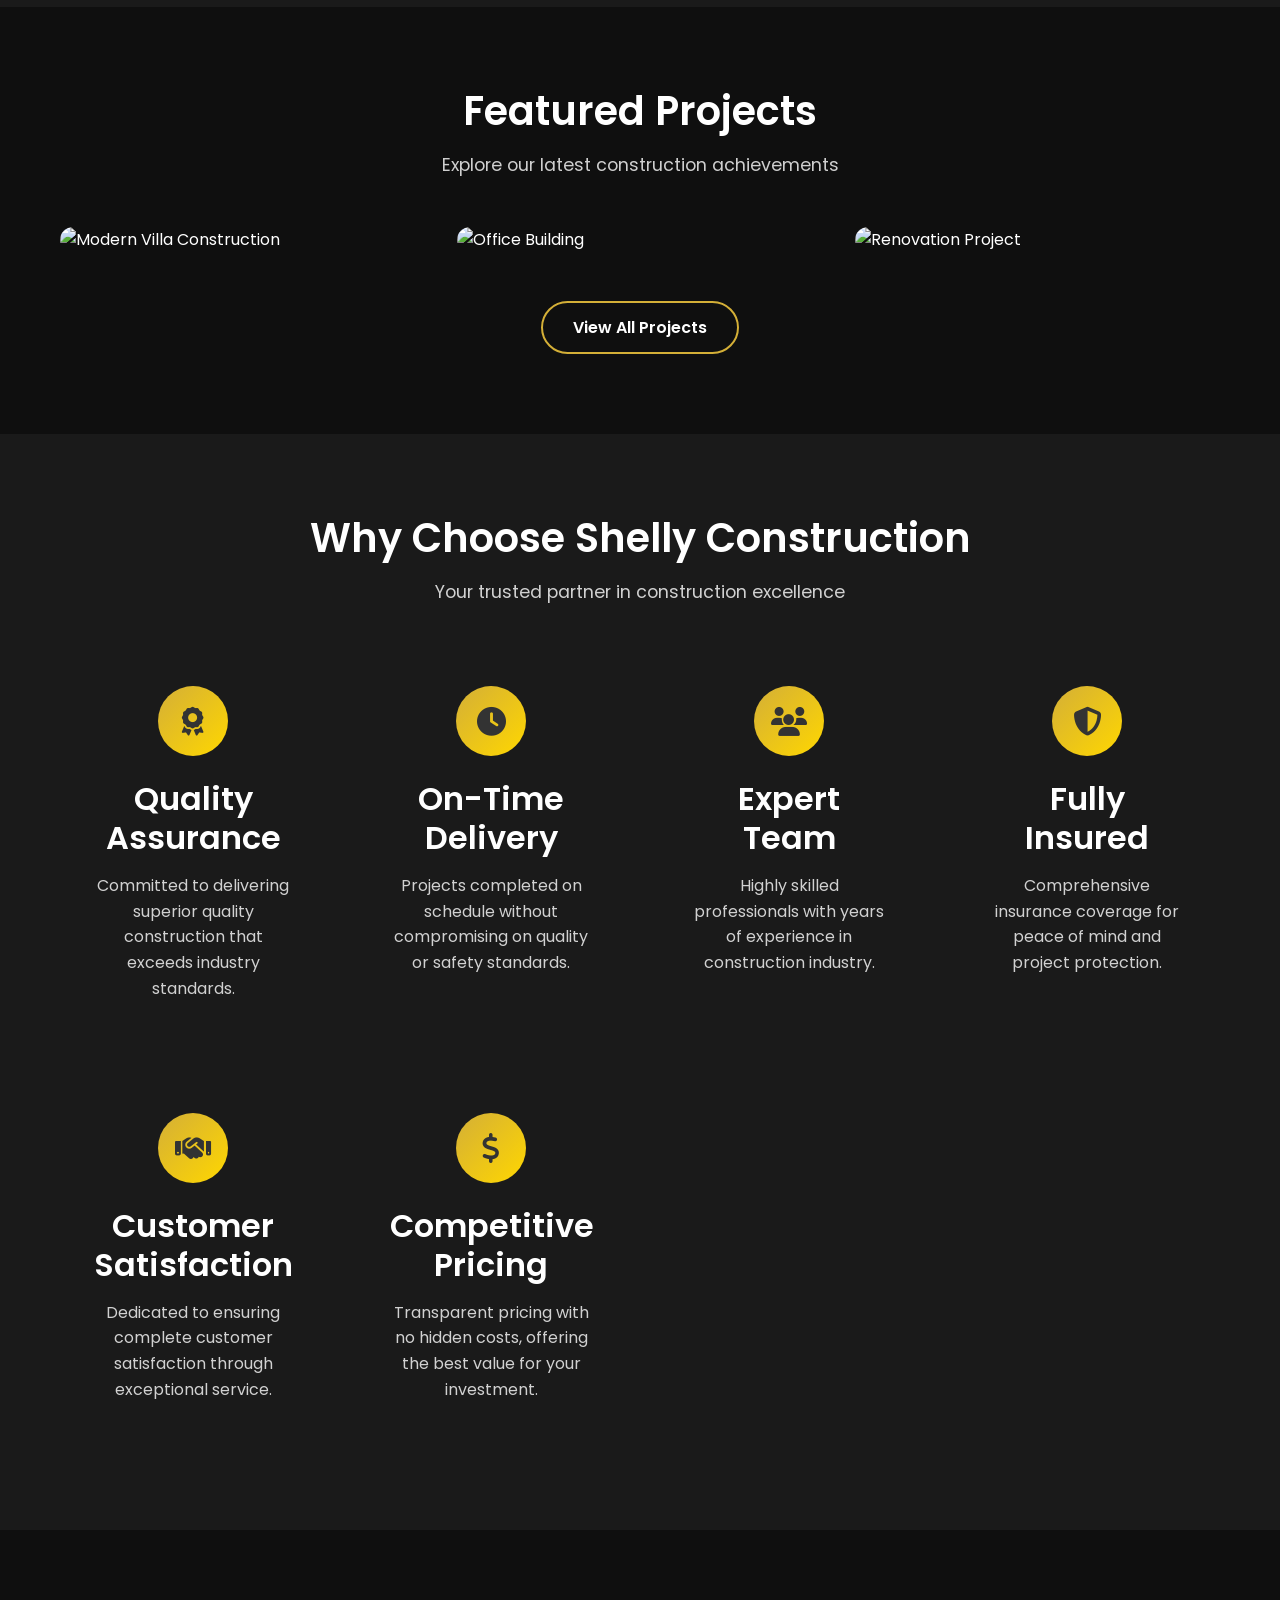
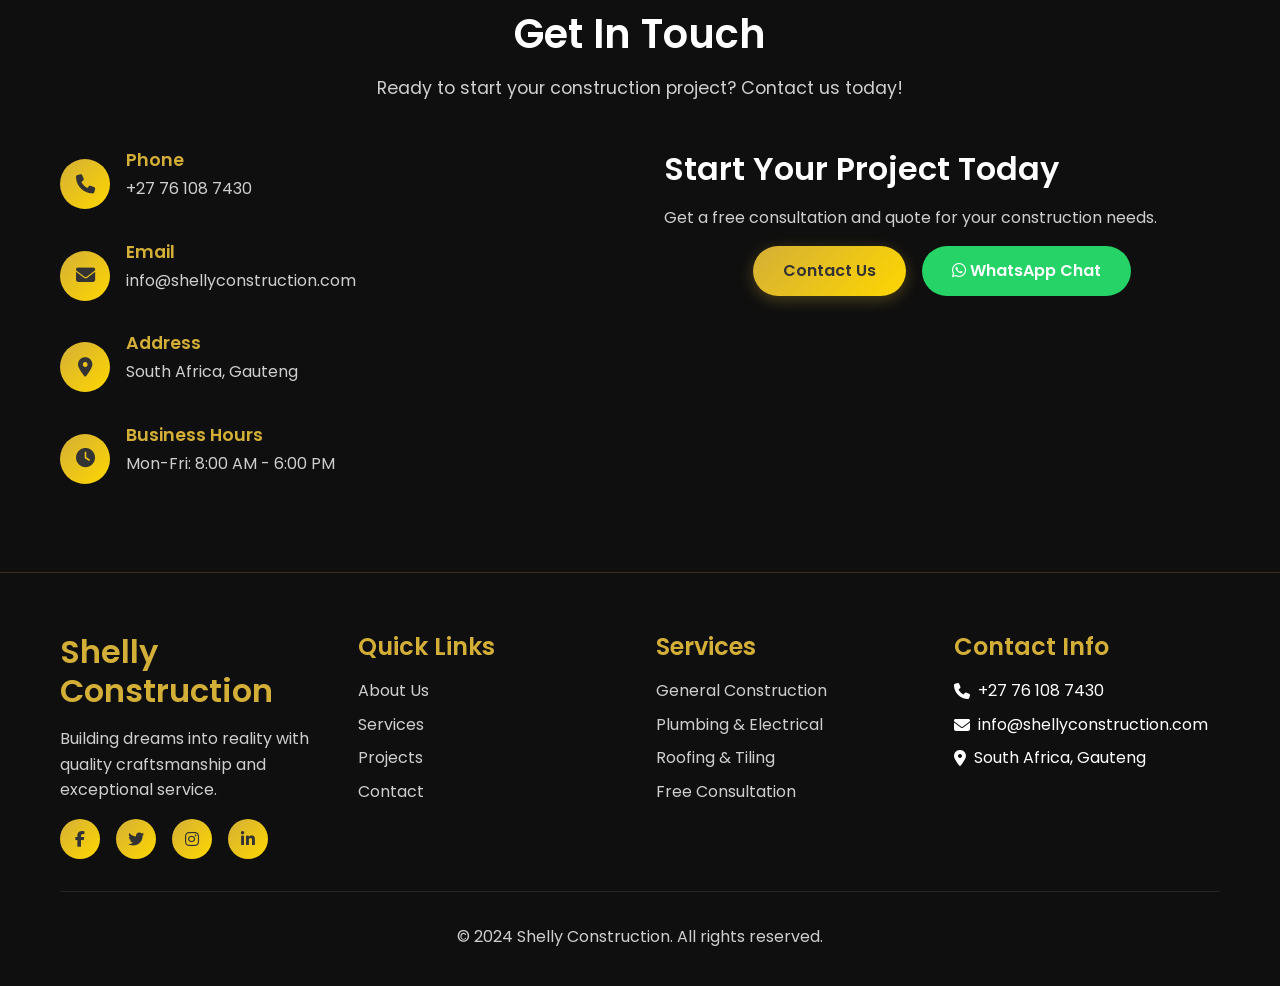
==== commit d06fb0b2: "Update index.html" ====
--- a/index.html
+++ b/index.html
@@ -219,7 +219,7 @@
                         <i class="fas fa-map-marker-alt"></i>
                         <div>
                             <h3>Address</h3>
-                            <p>123 Construction Blvd, Building City, BC 12345</p>
+                            <p> South Africa, Gauteng </p>
                         </div>
                     </div>
                     <div class="contact-item">
@@ -296,3 +296,4 @@
 </body>
 </html>
 
+
